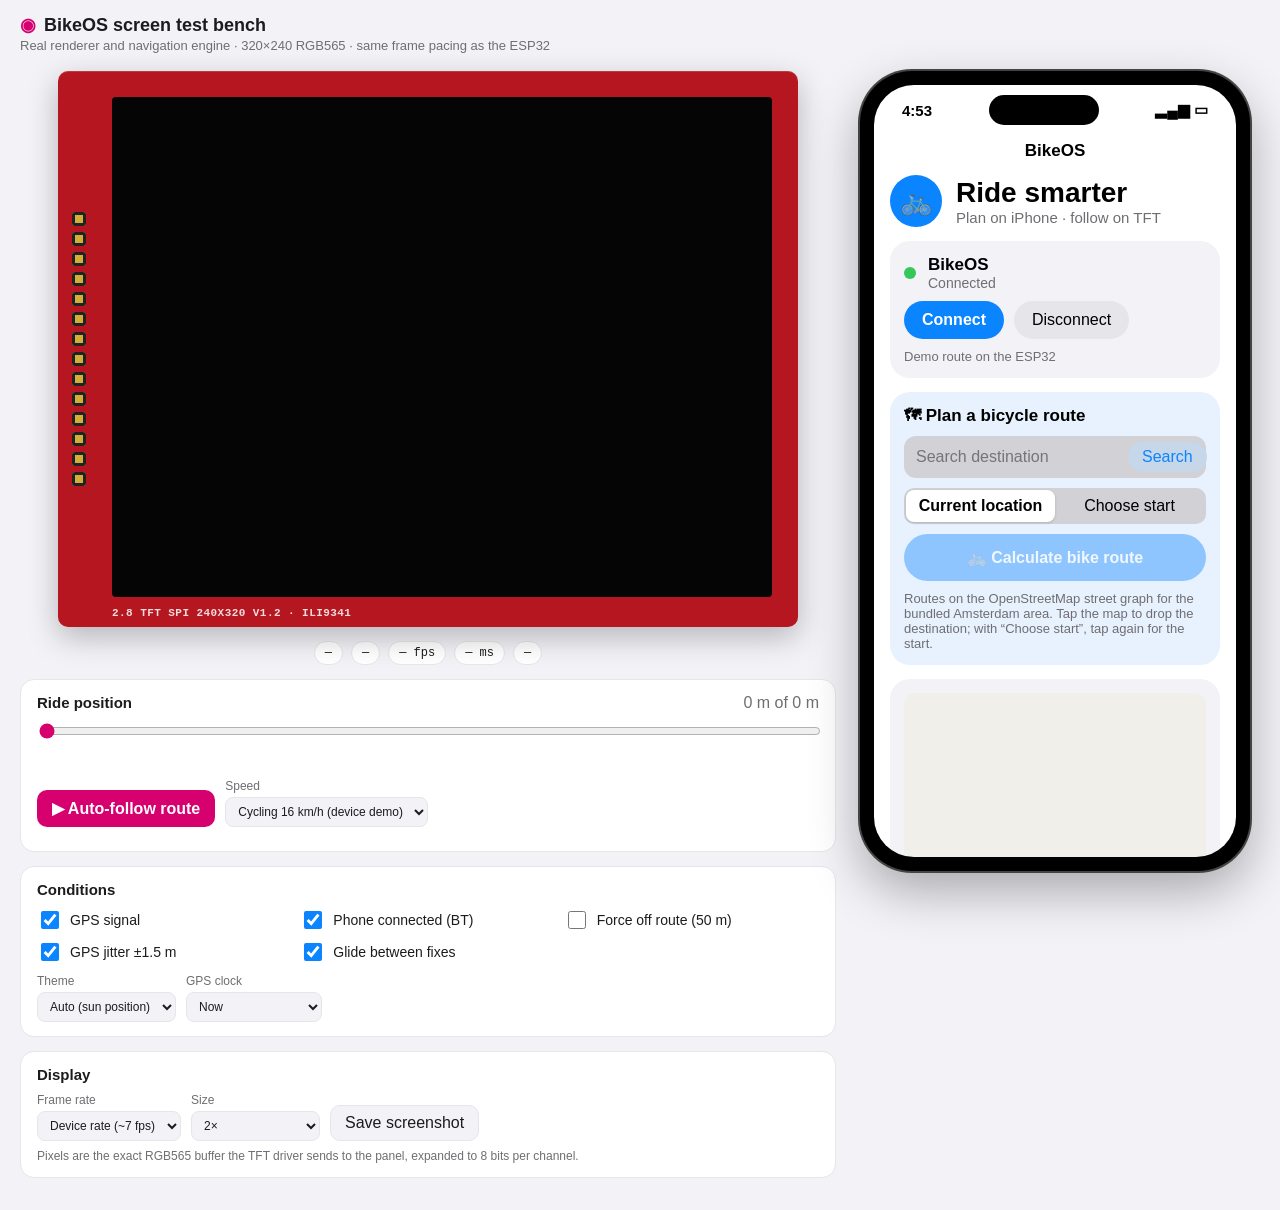
==== host/virtual_screen/index.html @ 16748627 "Add browser test bench for the color TFT screen host/virtual_screen runs the real ColorMapRenderer, " ====
<!doctype html>
<html lang="en">
<head>
<meta charset="utf-8">
<meta name="viewport" content="width=device-width, initial-scale=1">
<title>BikeOS screen bench</title>
<link rel="stylesheet" href="bench.css">
</head>
<body>
<header class="topbar">
  <div class="brand"><span class="logo">◉</span> BikeOS screen test bench</div>
  <div class="sub">Real renderer and navigation engine · 320×240 RGB565 · same frame pacing as the ESP32</div>
</header>

<main class="layout">
  <!-- Device -->
  <section class="device-column">
    <div class="module" id="module">
      <div class="pins" aria-hidden="true"><span></span><span></span><span></span><span></span><span></span><span></span><span></span><span></span><span></span><span></span><span></span><span></span><span></span><span></span></div>
      <div class="glass">
        <canvas id="screen" width="320" height="240" aria-label="Replica of the BikeOS TFT screen"></canvas>
      </div>
      <div class="silk">2.8 TFT SPI 240X320 V1.2 · ILI9341</div>
    </div>

    <div class="readout" id="readout">
      <span id="r-state">—</span>
      <span id="r-run">—</span>
      <span id="r-fps">— fps</span>
      <span id="r-render">— ms</span>
      <span id="r-zoom">—</span>
    </div>

    <div class="panel">
      <div class="panel-head">
        <h2>Ride position</h2>
        <span class="muted" id="progress-text">0 m of 0 m</span>
      </div>
      <div class="slider-wrap">
        <input type="range" id="progress" min="0" max="1000" step="1" value="0" aria-label="Distance along the route">
        <div class="ticks" id="ticks"></div>
      </div>
      <div class="row">
        <button id="auto" class="primary">▶ Auto-follow route</button>
        <label class="field">Speed
          <select id="speed">
            <option value="1.4">Walking 5 km/h</option>
            <option value="4.5" selected>Cycling 16 km/h (device demo)</option>
            <option value="7">Fast 25 km/h</option>
            <option value="15">Fast-forward 54 km/h</option>
          </select>
        </label>
      </div>
      <div class="jumps" id="jumps"></div>
    </div>

    <div class="panel">
      <h2>Conditions</h2>
      <div class="toggles">
        <label class="toggle"><input type="checkbox" id="gps" checked><span>GPS signal</span></label>
        <label class="toggle"><input type="checkbox" id="phone" checked><span>Phone connected (BT)</span></label>
        <label class="toggle"><input type="checkbox" id="offroute"><span>Force off route (50 m)</span></label>
        <label class="toggle"><input type="checkbox" id="noise" checked><span>GPS jitter ±1.5 m</span></label>
        <label class="toggle"><input type="checkbox" id="smooth" checked><span>Glide between fixes</span></label>
      </div>
      <div class="row">
        <label class="field">Theme
          <select id="theme"><option value="auto">Auto (sun position)</option><option value="day">Day</option><option value="night">Night</option></select>
        </label>
        <label class="field">GPS clock
          <select id="clock">
            <option value="live">Now</option>
            <option value="morning">08:00</option>
            <option value="noon">13:00</option>
            <option value="evening">20:00</option>
            <option value="none">No time from GPS</option>
          </select>
        </label>
      </div>
    </div>

    <div class="panel">
      <h2>Display</h2>
      <div class="row">
        <label class="field">Frame rate
          <select id="fps">
            <option value="7" selected>Device rate (~7 fps)</option>
            <option value="15">15 fps</option>
            <option value="30">30 fps</option>
            <option value="1">1 fps (no glide)</option>
          </select>
        </label>
        <label class="field">Size
          <select id="scale">
            <option value="actual">Actual size (2.8″)</option>
            <option value="1">1× pixels</option>
            <option value="2" selected>2×</option>
            <option value="3">3×</option>
          </select>
        </label>
        <button id="shot">Save screenshot</button>
      </div>
      <p class="hint">Pixels are the exact RGB565 buffer the TFT driver sends to the panel, expanded to 8 bits per channel.</p>
    </div>
  </section>

  <!-- Phone app -->
  <section class="phone-column">
    <div class="phone">
      <div class="statusbar"><span id="phone-time">9:41</span><span class="island"></span><span>▂▄▆ ▭</span></div>
      <div class="phone-scroll">
        <div class="nav-title">BikeOS</div>

        <div class="hero">
          <div class="hero-icon">🚲</div>
          <div><div class="hero-title">Ride smarter</div><div class="hero-sub">Plan on iPhone · follow on TFT</div></div>
        </div>

        <div class="card">
          <div class="conn">
            <span class="dot" id="conn-dot"></span>
            <div><div class="conn-name">BikeOS</div><div class="conn-state" id="conn-state">Connected</div></div>
          </div>
          <div class="row">
            <button class="ios-primary" id="connect">Connect</button>
            <button class="ios-secondary" id="disconnect">Disconnect</button>
          </div>
          <div class="conn-foot" id="conn-foot">Demo route on the ESP32</div>
        </div>

        <div class="card blue">
          <div class="card-title">🗺 Plan a bicycle route</div>
          <div class="search">
            <input id="dest" list="places" placeholder="Search destination" autocomplete="off">
            <button class="ios-pill" id="dest-search">Search</button>
          </div>
          <datalist id="places"></datalist>
          <div class="segment" role="tablist">
            <button class="on" id="seg-current">Current location</button>
            <button id="seg-choose">Choose start</button>
          </div>
          <div class="search" id="start-row" hidden>
            <input id="start" list="places" placeholder="Search starting point" autocomplete="off">
            <button class="ios-pill" id="start-search">Search</button>
          </div>
          <button class="ios-wide" id="calc" disabled>🚲 Calculate bike route</button>
          <p class="foot">Routes on the OpenStreetMap street graph for the bundled Amsterdam area. Tap the map to drop the destination; with “Choose start”, tap again for the start.</p>
          <div class="error" id="plan-error" hidden></div>
        </div>

        <div class="card">
          <canvas id="minimap" width="640" height="480" aria-label="Route preview map"></canvas>
          <div class="route-summary" id="route-summary" hidden>
            <div class="route-name" id="route-name">Route</div>
            <div class="muted" id="route-meta"></div>
            <ol class="turns" id="route-turns"></ol>
            <label class="check"><input type="checkbox" id="with-map"> Send map data too <span class="muted">(the app sends custom routes route-only)</span></label>
            <button class="ios-primary wide" id="send">⬆ Send to BikeOS</button>
          </div>
          <button class="ios-secondary wide" id="demo">▶ Open Amsterdam demo</button>
        </div>

        <div class="card">
          <div class="card-title">Ride</div>
          <div class="app-status" id="app-status">—</div>
          <div class="ride-grid">
            <button class="ios-primary" id="cmd-start">▶ Start</button>
            <button class="ios-secondary" id="cmd-pause">❚❚ Pause</button>
            <button class="ios-secondary" id="cmd-restart">⏮ Restart from beginning</button>
            <button class="ios-secondary" id="cmd-offroute">↯ Trigger off-route</button>
            <button class="ios-danger" id="cmd-stop">■ End ride</button>
          </div>
          <div class="error" id="ride-error" hidden></div>
        </div>
      </div>
    </div>
  </section>
</main>

<script src="bench.js"></script>
</body>
</html>
---- host/virtual_screen/bench.css ----
:root {
  --bg: #f2f2f7;
  --panel: #ffffff;
  --text: #1c1c1e;
  --muted: #6e6e73;
  --line: #e5e5ea;
  --accent: #0a84ff;
  --magenta: #d6006f;
  --danger: #ff3b30;
  --radius: 14px;
  font-family: -apple-system, BlinkMacSystemFont, "SF Pro Text", "Segoe UI", Roboto, sans-serif;
  color: var(--text);
}
@media (prefers-color-scheme: dark) {
  :root { --bg: #000; --panel: #1c1c1e; --text: #f2f2f7; --muted: #98989f; --line: #38383a; }
}
* { box-sizing: border-box; }
[hidden] { display: none !important; }
body { margin: 0; background: var(--bg); color: var(--text); }
button, select, input { font: inherit; color: inherit; }
h2 { font-size: 15px; font-weight: 600; margin: 0 0 10px; }
.muted { color: var(--muted); }
.hint { color: var(--muted); font-size: 12px; margin: 8px 0 0; }

.topbar { padding: 14px 20px 6px; }
.brand { font-weight: 700; font-size: 18px; display: flex; gap: 8px; align-items: center; }
.logo { color: var(--magenta); }
.sub { color: var(--muted); font-size: 13px; margin-top: 2px; }

.layout { display: grid; grid-template-columns: minmax(0, 1fr) 400px; gap: 24px; padding: 12px 20px 32px; align-items: start; }
@media (max-width: 1100px) { .layout { grid-template-columns: 1fr; } .phone-column { justify-self: center; } }

/* ---- Device: red MSP2807-style module around the glass ---- */
.device-column { display: flex; flex-direction: column; gap: 14px; min-width: 0; }
.module {
  align-self: center; position: relative; background: #b5161f; border-radius: 10px;
  padding: 26px 26px 30px 54px; box-shadow: 0 1px 0 rgba(255,255,255,.15) inset, 0 10px 30px rgba(0,0,0,.25);
  max-width: 100%;
}
.pins { position: absolute; left: 14px; top: 50%; transform: translateY(-50%); display: grid; gap: 6px; }
.pins span { width: 14px; height: 14px; border-radius: 3px; background: #d4af37; box-shadow: 0 0 0 3px #222 inset; display: block; }
.glass { background: #050505; padding: 10px; border-radius: 4px; line-height: 0; }
#screen { display: block; image-rendering: pixelated; image-rendering: crisp-edges; width: 640px; height: 480px; max-width: 100%; height: auto; }
.silk { position: absolute; bottom: 8px; left: 54px; color: #fff; opacity: .85; font: 600 11px ui-monospace, Menlo, monospace; letter-spacing: .04em; }

.readout { display: flex; flex-wrap: wrap; gap: 8px; justify-content: center; font: 12px ui-monospace, Menlo, monospace; }
.readout span { background: var(--panel); border: 1px solid var(--line); border-radius: 999px; padding: 4px 10px; }

.panel { background: var(--panel); border-radius: var(--radius); padding: 14px 16px; border: 1px solid var(--line); }
.panel-head { display: flex; justify-content: space-between; align-items: baseline; gap: 8px; }
.row { display: flex; flex-wrap: wrap; gap: 10px; align-items: end; margin-top: 10px; }
.field { display: flex; flex-direction: column; gap: 4px; font-size: 12px; color: var(--muted); }
.field select { color: var(--text); background: var(--bg); border: 1px solid var(--line); border-radius: 8px; padding: 6px 8px; }
.panel button { background: var(--bg); border: 1px solid var(--line); border-radius: 10px; padding: 8px 14px; cursor: pointer; }
.panel button.primary { background: var(--magenta); color: #fff; border-color: transparent; font-weight: 600; }
.panel button.primary.on { background: #444; }

.slider-wrap { position: relative; padding-bottom: 26px; }
#progress { width: 100%; accent-color: var(--magenta); }
.ticks { position: absolute; left: 8px; right: 8px; top: 26px; height: 22px; }
.tick { position: absolute; transform: translateX(-50%); font-size: 11px; color: var(--muted); white-space: nowrap; }
.tick::before { content: ""; display: block; width: 2px; height: 6px; margin: 0 auto 2px; background: var(--muted); }
.jumps { display: flex; flex-wrap: wrap; gap: 6px; margin-top: 10px; }
.jumps button { font-size: 12px; padding: 5px 10px; }

.toggles { display: grid; grid-template-columns: repeat(auto-fit, minmax(190px, 1fr)); gap: 8px; }
.toggle { display: flex; gap: 8px; align-items: center; font-size: 14px; cursor: pointer; }
.toggle input { width: 18px; height: 18px; accent-color: var(--accent); }

/* ---- Phone ---- */
.phone {
  width: 390px; height: 800px; border-radius: 52px; background: #000; padding: 14px;
  box-shadow: 0 0 0 2px #444, 0 20px 50px rgba(0,0,0,.3);
}
.phone-scroll, .statusbar { background: #fff; color: #000; }
.statusbar { border-radius: 40px 40px 0 0; height: 50px; display: flex; justify-content: space-between; align-items: center; padding: 0 28px; font-weight: 600; font-size: 15px; }
.island { width: 110px; height: 30px; background: #000; border-radius: 20px; }
.phone-scroll { height: calc(100% - 50px); overflow-y: auto; border-radius: 0 0 40px 40px; padding: 0 16px 24px; }
.nav-title { text-align: center; font-weight: 600; font-size: 17px; padding: 6px 0 14px; }
.hero { display: flex; gap: 14px; align-items: center; margin-bottom: 14px; }
.hero-icon { width: 52px; height: 52px; border-radius: 50%; background: var(--accent); display: grid; place-items: center; font-size: 26px; }
.hero-title { font-size: 28px; font-weight: 700; }
.hero-sub { color: #6e6e73; font-size: 15px; }
.card { background: #f2f2f7; border-radius: 20px; padding: 14px; margin-bottom: 14px; }
.card.blue { background: #e8f2fe; }
.card-title { font-weight: 600; font-size: 17px; margin-bottom: 10px; }
.conn { display: flex; gap: 12px; align-items: center; }
.dot { width: 12px; height: 12px; border-radius: 50%; background: #34c759; }
.dot.off { background: #8e8e93; }
.conn-name { font-weight: 600; font-size: 17px; }
.conn-state { color: #6e6e73; font-size: 14px; }
.conn-foot { color: #6e6e73; font-size: 13px; margin-top: 10px; }
.phone button { border: 0; cursor: pointer; }
.ios-primary { background: var(--accent); color: #fff; border-radius: 999px; padding: 10px 18px; font-weight: 600; }
.ios-secondary { background: #e5e5ea; color: #000; border-radius: 999px; padding: 10px 18px; }
.ios-danger { background: #ffe5e3; color: var(--danger); border-radius: 999px; padding: 10px 18px; font-weight: 600; }
.ios-primary:disabled, .ios-secondary:disabled, .ios-wide:disabled { opacity: .4; cursor: default; }
.wide { width: 100%; margin-top: 10px; }
.search { display: flex; gap: 6px; background: #d1d1d6; border-radius: 12px; padding: 6px; margin-bottom: 10px; }
.search input { flex: 1; border: 0; background: transparent; padding: 6px; outline: none; color: #000; }
.ios-pill { background: #c7d7ea; color: var(--accent); border-radius: 999px; padding: 6px 14px; }
.segment { display: grid; grid-template-columns: 1fr 1fr; background: #d1d1d6; border-radius: 10px; padding: 2px; margin-bottom: 10px; }
.segment button { background: transparent; border-radius: 8px; padding: 7px; color: #000; }
.segment button.on { background: #fff; box-shadow: 0 1px 3px rgba(0,0,0,.15); font-weight: 600; }
.ios-wide { width: 100%; background: #0a84ff; color: #fff; border-radius: 999px; padding: 14px; font-weight: 600; font-size: 16px; }
.foot { color: #6e6e73; font-size: 13px; margin: 10px 0 0; }
.error { color: var(--danger); font-size: 13px; margin-top: 8px; }
#minimap { width: 100%; border-radius: 12px; display: block; cursor: crosshair; background: #f1efe9; }
.route-summary { margin-top: 10px; color: #000; }
.route-name { font-weight: 600; }
.turns { margin: 8px 0; padding-left: 20px; font-size: 13px; color: #3a3a3c; }
.check { display: block; font-size: 13px; margin-top: 6px; color: #000; }
.app-status { font-size: 13px; color: #3a3a3c; margin-bottom: 10px; }
.ride-grid { display: grid; grid-template-columns: 1fr 1fr; gap: 8px; }
.ride-grid .ios-danger { grid-column: span 2; }
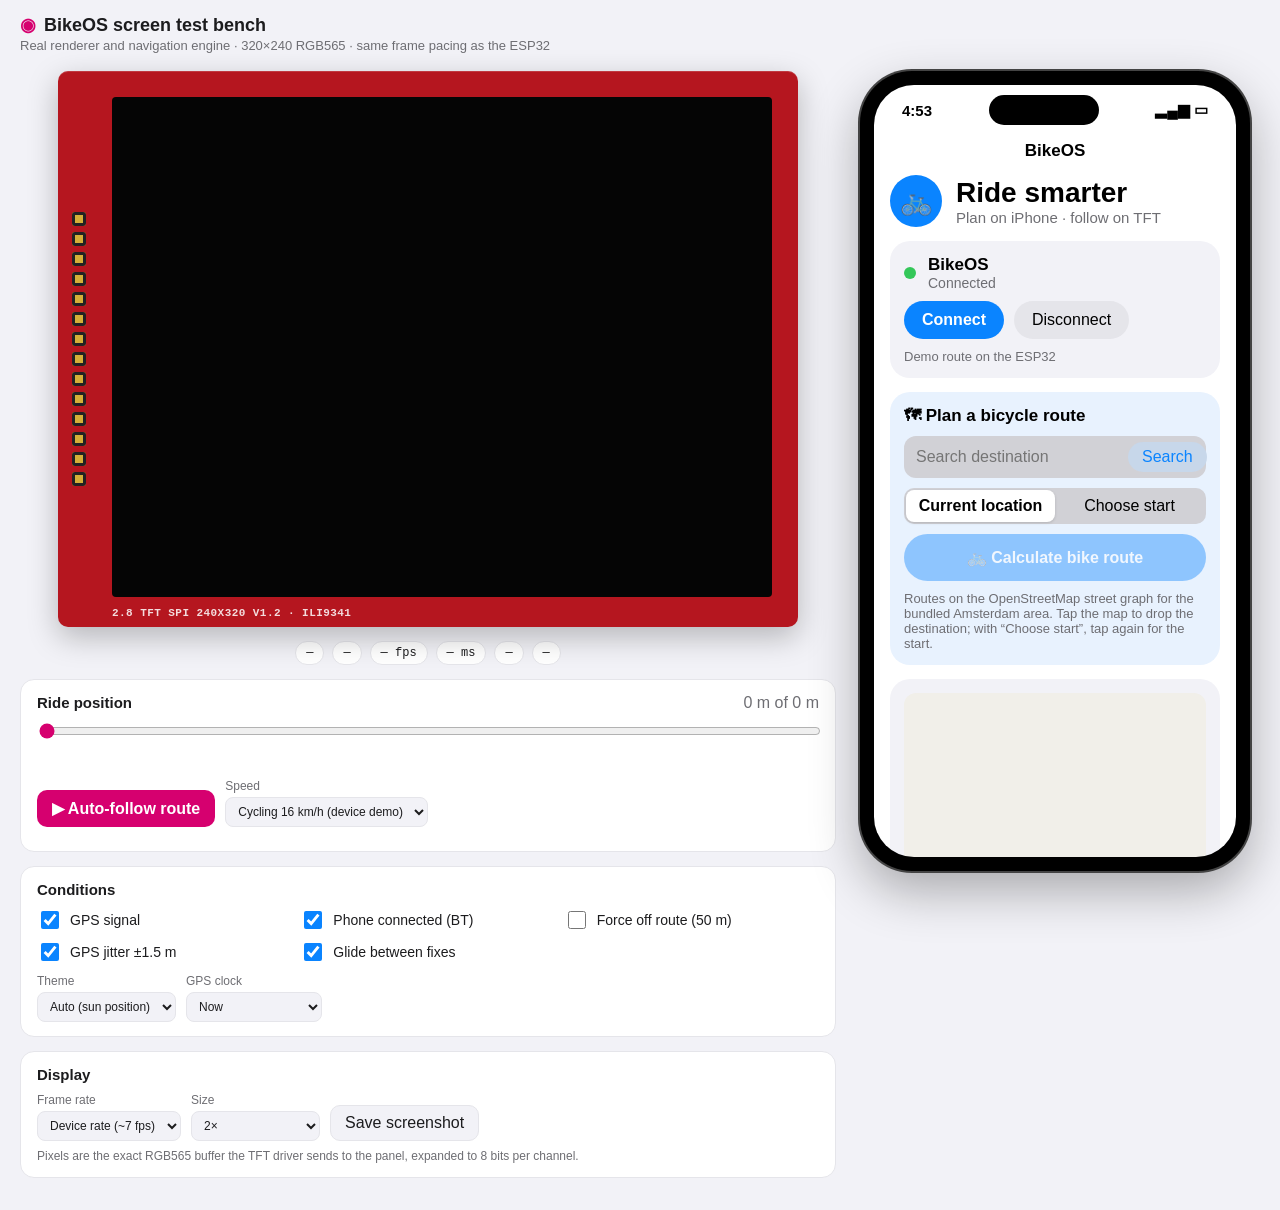
==== commit d2a01005: "Store all of Amsterdam as flash tiles and load only the 3x3 around the rider The phone now only send" ====
--- a/host/virtual_screen/index.html
+++ b/host/virtual_screen/index.html
@@ -29,6 +29,7 @@
       <span id="r-fps">— fps</span>
       <span id="r-render">— ms</span>
       <span id="r-zoom">—</span>
+      <span id="r-map">—</span>
     </div>
 
     <div class="panel">
@@ -154,7 +155,6 @@
             <div class="route-name" id="route-name">Route</div>
             <div class="muted" id="route-meta"></div>
             <ol class="turns" id="route-turns"></ol>
-            <label class="check"><input type="checkbox" id="with-map"> Send map data too <span class="muted">(the app sends custom routes route-only)</span></label>
             <button class="ios-primary wide" id="send">⬆ Send to BikeOS</button>
           </div>
           <button class="ios-secondary wide" id="demo">▶ Open Amsterdam demo</button>
